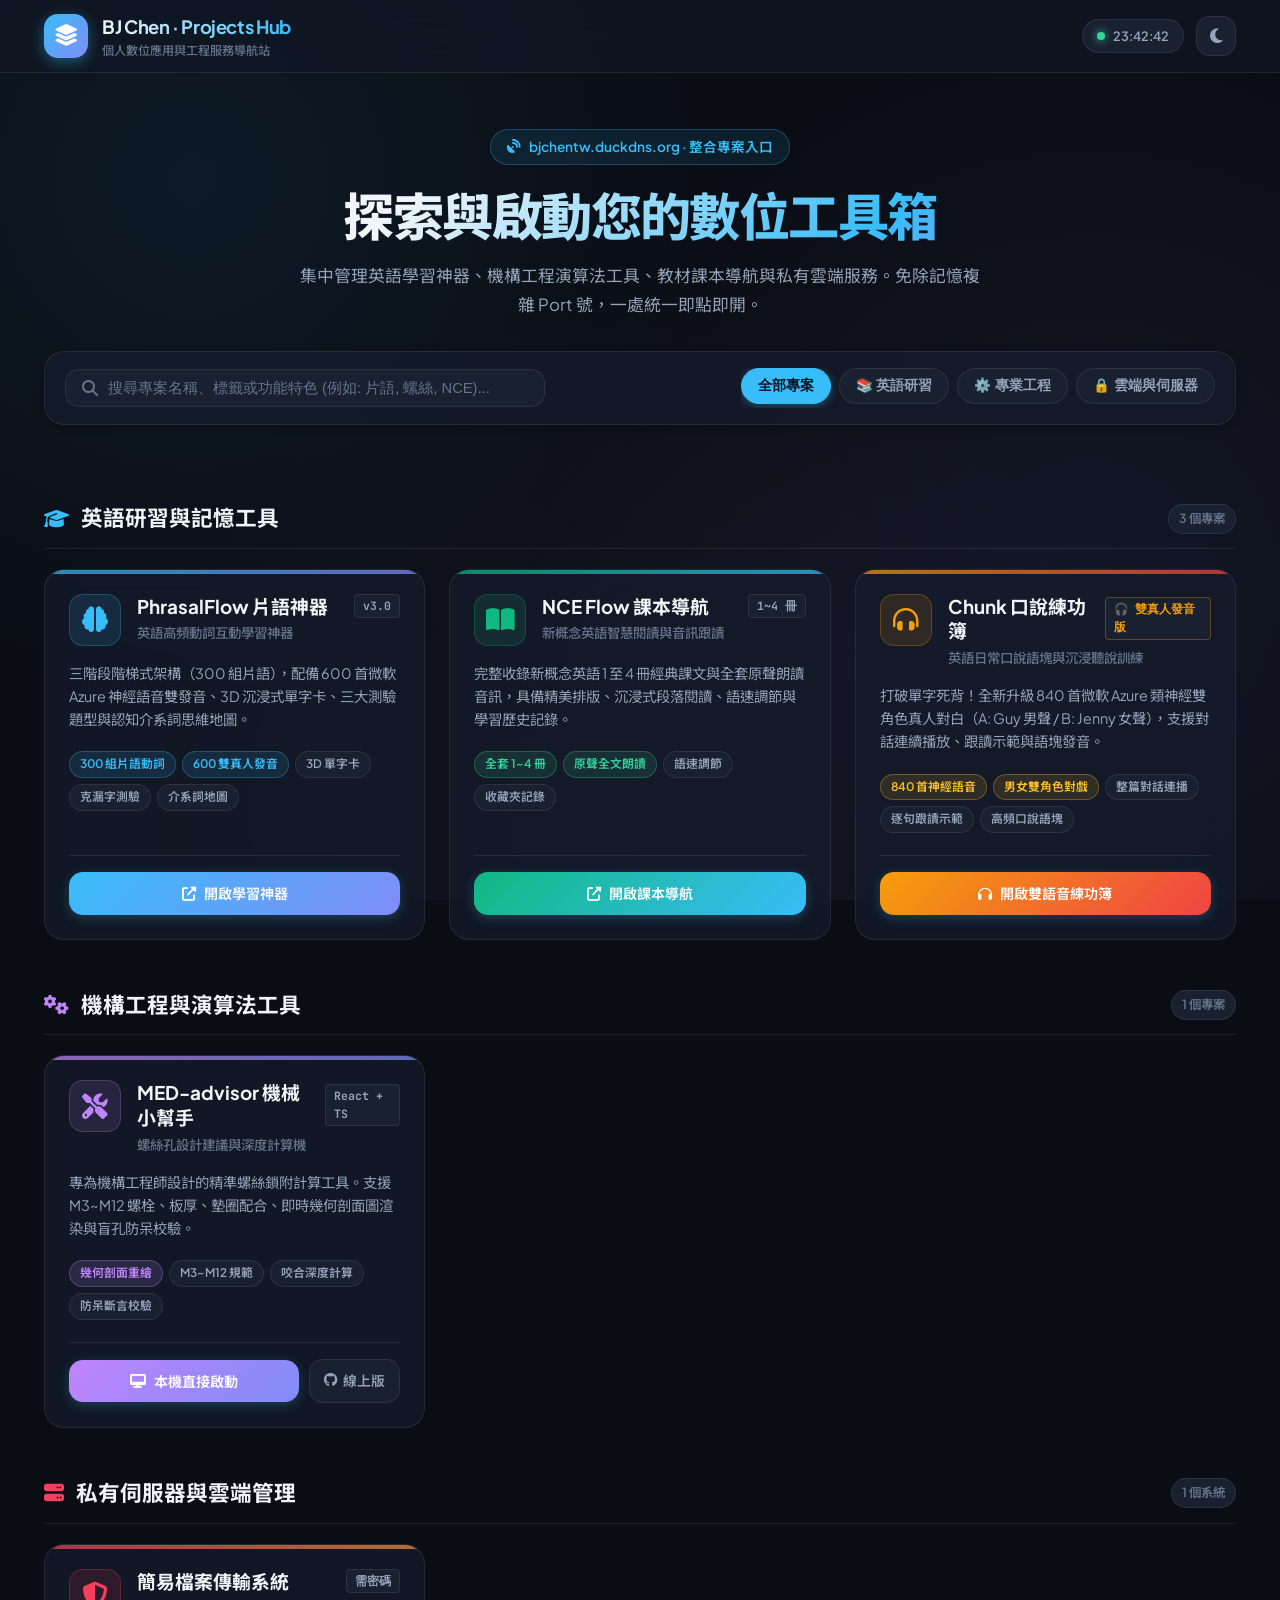
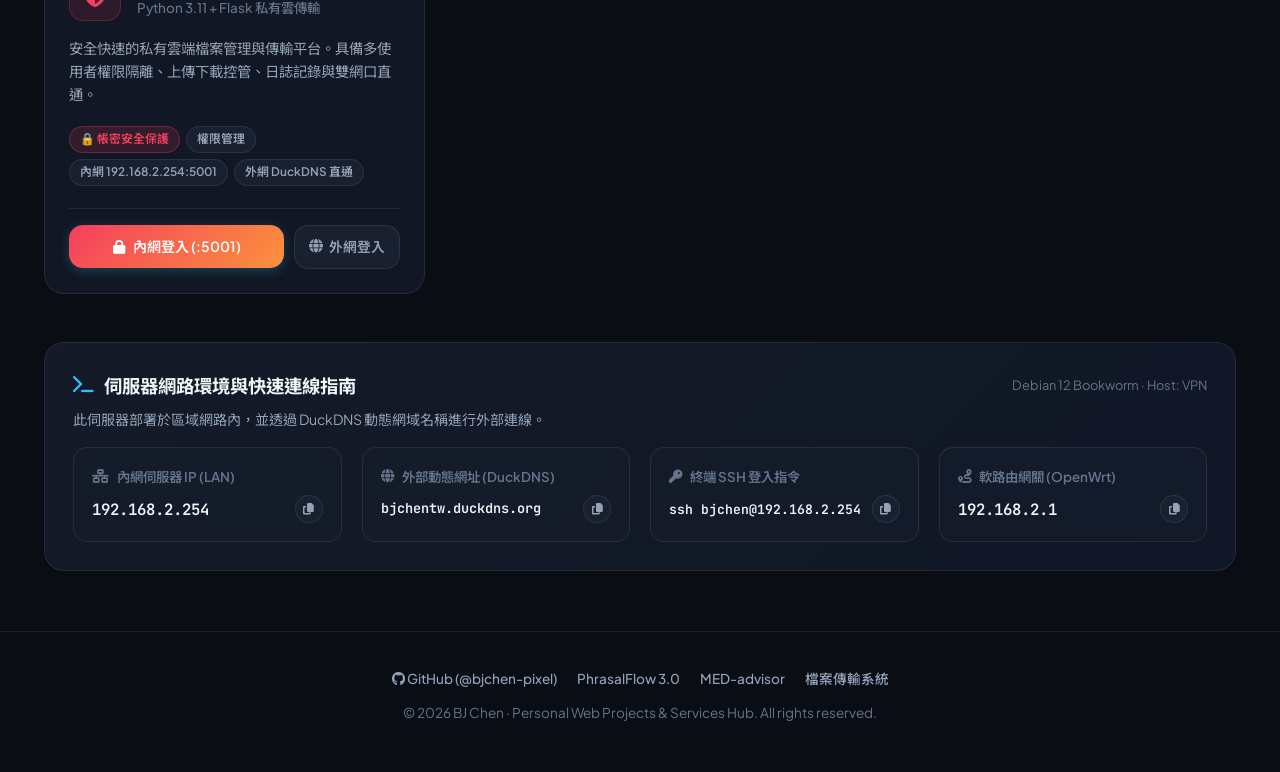
==== index.html @ fc366669 "init: create BJ Chen Web Projects Portal Hub" ====
<!DOCTYPE html>
<html lang="zh-TW" data-theme="dark">
<head>
  <meta charset="UTF-8">
  <meta name="viewport" content="width=device-width, initial-scale=1.0">
  <title>BJ Chen · Web Projects Hub | 個人數位專案導航基地</title>
  <meta name="description" content="BJ Chen 的個人 Web 應用、英語學習工具、機構工程計算機與私有雲服務集中導航門戶。">
  
  <!-- Favicon & Icons -->
  <link rel="stylesheet" href="https://cdnjs.cloudflare.com/ajax/libs/font-awesome/6.5.1/css/all.min.css">
  
  <!-- CSS Stylesheet -->
  <link rel="stylesheet" href="css/portal.css">
</head>
<body>

  <!-- Navigation Bar -->
  <header class="navbar">
    <div class="container nav-wrap">
      <a href="#" class="brand">
        <div class="brand-icon">
          <i class="fas fa-layer-group"></i>
        </div>
        <div class="brand-text">
          <h1>BJ Chen · Projects Hub</h1>
          <p>個人數位應用與工程服務導航站</p>
        </div>
      </a>

      <div class="nav-actions">
        <div class="status-badge" title="伺服器連線狀態正常">
          <span class="status-dot"></span>
          <span id="liveClock">00:00:00</span>
        </div>

        <button class="btn-icon" id="themeToggle" title="切換深色/淺色主題" aria-label="切換主題">
          <i class="fas fa-moon"></i>
        </button>
      </div>
    </div>
  </header>

  <!-- Hero Section -->
  <section class="hero">
    <div class="container">
      <div class="hero-pill">
        <i class="fas fa-satellite-dish"></i>
        <span>bjchentw.duckdns.org · 整合專案入口</span>
      </div>
      <h2 class="hero-title">探索與啟動您的數位工具箱</h2>
      <p class="hero-desc">
        集中管理英語學習神器、機構工程演算法工具、教材課本導航與私有雲端服務。免除記憶複雜 Port 號，一處統一即點即開。
      </p>

      <!-- Search & Category Filter Toolbar -->
      <div class="toolbar-wrap">
        <div class="search-input-box">
          <i class="fas fa-search"></i>
          <input type="text" id="portalSearch" placeholder="搜尋專案名稱、標籤或功能特色 (例如: 片語, 螺絲, NCE)...">
        </div>

        <div class="filter-pills">
          <button class="filter-btn active" data-filter="all">全部專案</button>
          <button class="filter-btn" data-filter="english">📚 英語研習</button>
          <button class="filter-btn" data-filter="engineering">⚙️ 專業工程</button>
          <button class="filter-btn" data-filter="cloud">🔒 雲端與伺服器</button>
        </div>
      </div>
    </div>
  </section>

  <!-- Main Content Container -->
  <main class="container">

    <!-- SECTION 1: 英語研習與學習工具 -->
    <div class="section-wrap" data-section="english">
      <div class="section-header">
        <div class="section-title">
          <i class="fas fa-graduation-cap" style="color: #38bdf8;"></i>
          <span>英語研習與記憶工具</span>
        </div>
        <span class="section-badge">3 個專案</span>
      </div>

      <div class="cards-grid">

        <!-- Card 1: PhrasalFlow -->
        <article class="project-card" data-category="english" style="--card-accent: #38bdf8; --card-accent-sub: #818cf8; --icon-bg: rgba(56, 189, 248, 0.12); --icon-color: #38bdf8; --icon-border: rgba(56, 189, 248, 0.25);">
          <div>
            <div class="card-top">
              <div class="card-icon">
                <i class="fas fa-brain"></i>
              </div>
              <div class="card-header-info">
                <div class="card-title-row">
                  <h3 class="card-title">PhrasalFlow 片語神器</h3>
                  <span class="version-tag">v3.0</span>
                </div>
                <div class="card-subtitle">英語高頻動詞互動學習神器</div>
              </div>
            </div>
            <p class="card-desc">
              三階段階梯式架構（300 組片語），配備 600 首微軟 Azure 神經語音雙發音、3D 沉浸式單字卡、三大測驗題型與認知介系詞思維地圖。
            </p>
            <div class="card-tags">
              <span class="tag highlight">300 組片語動詞</span>
              <span class="tag highlight">600 雙真人發音</span>
              <span class="tag">3D 單字卡</span>
              <span class="tag">克漏字測驗</span>
              <span class="tag">介系詞地圖</span>
            </div>
          </div>
          <div class="card-actions">
            <a href="./phrasal-verbs-tool/index.html" class="btn-primary" target="_blank">
              <i class="fas fa-external-link-alt"></i> 開啟學習神器
            </a>
          </div>
        </article>

        <!-- Card 2: NCE Flow -->
        <article class="project-card" data-category="english" style="--card-accent: #10b981; --card-accent-sub: #38bdf8; --icon-bg: rgba(16, 185, 129, 0.12); --icon-color: #10b981; --icon-border: rgba(16, 185, 129, 0.25);">
          <div>
            <div class="card-top">
              <div class="card-icon">
                <i class="fas fa-book-open"></i>
              </div>
              <div class="card-header-info">
                <div class="card-title-row">
                  <h3 class="card-title">NCE Flow 課本導航</h3>
                  <span class="version-tag">1~4 冊</span>
                </div>
                <div class="card-subtitle">新概念英語智慧閱讀與音訊跟讀</div>
              </div>
            </div>
            <p class="card-desc">
              完整收錄新概念英語 1 至 4 冊經典課文與全套原聲朗讀音訊，具備精美排版、沉浸式段落閱讀、語速調節與學習歷史記錄。
            </p>
            <div class="card-tags">
              <span class="tag success">全套 1~4 冊</span>
              <span class="tag success">原聲全文朗讀</span>
              <span class="tag">語速調節</span>
              <span class="tag">收藏夾記錄</span>
            </div>
          </div>
          <div class="card-actions">
            <a href="./nce-flow/index.html" class="btn-primary" style="--card-accent: #10b981; --card-accent-sub: #38bdf8;" target="_blank">
              <i class="fas fa-external-link-alt"></i> 開啟課本導航
            </a>
          </div>
        </article>

        <!-- Card 3: Chunk 口說練功簿 -->
        <article class="project-card" data-category="english" style="--card-accent: #f59e0b; --card-accent-sub: #ef4444; --icon-bg: rgba(245, 158, 11, 0.12); --icon-color: #f59e0b; --icon-border: rgba(245, 158, 11, 0.25);">
          <div>
            <div class="card-top">
              <div class="card-icon">
                <i class="fas fa-headphones-simple"></i>
              </div>
              <div class="card-header-info">
                <div class="card-title-row">
                  <h3 class="card-title">Chunk 口說練功簿</h3>
                  <span class="version-tag" style="color: #f59e0b; border-color: rgba(245, 158, 11, 0.3);">🎧 雙真人發音版</span>
                </div>
                <div class="card-subtitle">英語日常口說語塊與沉浸聽說訓練</div>
              </div>
            </div>
            <p class="card-desc">
              打破單字死背！全新升級 840 首微軟 Azure 類神經雙角色真人對白（A: Guy 男聲 / B: Jenny 女聲），支援對話連續播放、跟讀示範與語塊發音。
            </p>
            <div class="card-tags">
              <span class="tag warning">840 首神經語音</span>
              <span class="tag warning">男女雙角色對戲</span>
              <span class="tag">整篇對話連播</span>
              <span class="tag">逐句跟讀示範</span>
              <span class="tag">高頻口說語塊</span>
            </div>
          </div>
          <div class="card-actions">
            <a href="./chunk-english/index.html" class="btn-primary" style="--card-accent: #f59e0b; --card-accent-sub: #ef4444;" target="_blank">
              <i class="fas fa-headphones"></i> 開啟雙語音練功簿
            </a>
          </div>
        </article>

      </div>
    </div>

    <!-- SECTION 2: 專業工程與智慧工具 -->
    <div class="section-wrap" data-section="engineering">
      <div class="section-header">
        <div class="section-title">
          <i class="fas fa-cogs" style="color: #c084fc;"></i>
          <span>機構工程與演算法工具</span>
        </div>
        <span class="section-badge">1 個專案</span>
      </div>

      <div class="cards-grid">

        <!-- Card 4: MED-advisor -->
        <article class="project-card" data-category="engineering" style="--card-accent: #c084fc; --card-accent-sub: #818cf8; --icon-bg: rgba(192, 132, 252, 0.12); --icon-color: #c084fc; --icon-border: rgba(192, 132, 252, 0.25);">
          <div>
            <div class="card-top">
              <div class="card-icon">
                <i class="fas fa-screwdriver-wrench"></i>
              </div>
              <div class="card-header-info">
                <div class="card-title-row">
                  <h3 class="card-title">MED-advisor 機械小幫手</h3>
                  <span class="version-tag">React + TS</span>
                </div>
                <div class="card-subtitle">螺絲孔設計建議與深度計算機</div>
              </div>
            </div>
            <p class="card-desc">
              專為機構工程師設計的精準螺絲鎖附計算工具。支援 M3~M12 螺栓、板厚、墊圈配合、即時幾何剖面圖渲染與盲孔防呆校驗。
            </p>
            <div class="card-tags">
              <span class="tag" style="background: rgba(192, 132, 252, 0.15); color: #c084fc; border-color: rgba(192, 132, 252, 0.3);">幾何剖面重繪</span>
              <span class="tag">M3~M12 規範</span>
              <span class="tag">咬合深度計算</span>
              <span class="tag">防呆斷言校驗</span>
            </div>
          </div>
          <div class="card-actions">
            <a href="./MED-advisor/dist/index.html" class="btn-primary" style="--card-accent: #c084fc; --card-accent-sub: #818cf8;" target="_blank">
              <i class="fas fa-desktop"></i> 本機直接啟動
            </a>
            <a href="https://bjchen-pixel.github.io/MED-advisor/" class="btn-secondary" target="_blank" title="前往 GitHub Pages 線上版">
              <i class="fab fa-github"></i> 線上版
            </a>
          </div>
        </article>

      </div>
    </div>

    <!-- SECTION 3: 私有伺服器與雲端服務 -->
    <div class="section-wrap" data-section="cloud">
      <div class="section-header">
        <div class="section-title">
          <i class="fas fa-server" style="color: #f43f5e;"></i>
          <span>私有伺服器與雲端管理</span>
        </div>
        <span class="section-badge">1 個系統</span>
      </div>

      <div class="cards-grid">

        <!-- Card 5: Simple File Transfer -->
        <article class="project-card" data-category="cloud" style="--card-accent: #f43f5e; --card-accent-sub: #fb923c; --icon-bg: rgba(244, 63, 94, 0.12); --icon-color: #f43f5e; --icon-border: rgba(244, 63, 94, 0.25);">
          <div>
            <div class="card-top">
              <div class="card-icon">
                <i class="fas fa-shield-halved"></i>
              </div>
              <div class="card-header-info">
                <div class="card-title-row">
                  <h3 class="card-title">簡易檔案傳輸系統</h3>
                  <span class="version-tag">需密碼</span>
                </div>
                <div class="card-subtitle">Python 3.11 + Flask 私有雲傳輸</div>
              </div>
            </div>
            <p class="card-desc">
              安全快速的私有雲端檔案管理與傳輸平台。具備多使用者權限隔離、上傳下載控管、日誌記錄與雙網口直通。
            </p>
            <div class="card-tags">
              <span class="tag" style="background: rgba(244, 63, 94, 0.15); color: #f43f5e; border-color: rgba(244, 63, 94, 0.3);">🔒 帳密安全保護</span>
              <span class="tag">權限管理</span>
              <span class="tag">內網 192.168.2.254:5001</span>
              <span class="tag">外網 DuckDNS 直通</span>
            </div>
          </div>
          <div class="card-actions">
            <a href="http://192.168.2.254:5001/login" class="btn-primary" style="--card-accent: #f43f5e; --card-accent-sub: #fb923c;" target="_blank">
              <i class="fas fa-lock"></i> 內網登入 (:5001)
            </a>
            <a href="http://bjchentw.duckdns.org:5001/login" class="btn-secondary" target="_blank" title="透過外部 DuckDNS 連線">
              <i class="fas fa-globe"></i> 外網登入
            </a>
          </div>
        </article>

      </div>
    </div>

    <!-- Quick Info & Server Dashboard -->
    <section class="info-hub">
      <div style="display: flex; align-items: center; justify-content: space-between; flex-wrap: wrap; gap: 12px; margin-bottom: 8px;">
        <h3 style="font-size: 1.15rem; font-weight: 700; display: flex; align-items: center; gap: 10px;">
          <i class="fas fa-terminal" style="color: #38bdf8;"></i>
          <span>伺服器網路環境與快速連線指南</span>
        </h3>
        <span style="font-size: 0.8rem; color: var(--text-muted);">Debian 12 Bookworm · Host: VPN</span>
      </div>
      <p style="font-size: 0.88rem; color: var(--text-secondary); margin-bottom: 16px;">
        此伺服器部署於區域網路內，並透過 DuckDNS 動態網域名稱進行外部連線。
      </p>

      <div class="info-hub-grid">
        <div class="info-box">
          <div class="info-box-title">
            <i class="fas fa-network-wired"></i> 內網伺服器 IP (LAN)
          </div>
          <div class="info-box-val" style="display: flex; justify-content: space-between; align-items: center;">
            <span>192.168.2.254</span>
            <button class="btn-icon" style="width: 28px; height: 28px; font-size: 0.75rem;" onclick="copyText('192.168.2.254', '內網 IP')" title="複製 IP">
              <i class="fas fa-copy"></i>
            </button>
          </div>
        </div>

        <div class="info-box">
          <div class="info-box-title">
            <i class="fas fa-globe"></i> 外部動態網址 (DuckDNS)
          </div>
          <div class="info-box-val" style="display: flex; justify-content: space-between; align-items: center;">
            <span style="font-size: 0.85rem;">bjchentw.duckdns.org</span>
            <button class="btn-icon" style="width: 28px; height: 28px; font-size: 0.75rem;" onclick="copyText('bjchentw.duckdns.org', 'DuckDNS 網址')" title="複製網址">
              <i class="fas fa-copy"></i>
            </button>
          </div>
        </div>

        <div class="info-box">
          <div class="info-box-title">
            <i class="fas fa-key"></i> 終端 SSH 登入指令
          </div>
          <div class="info-box-val" style="display: flex; justify-content: space-between; align-items: center;">
            <span style="font-size: 0.82rem;">ssh bjchen@192.168.2.254</span>
            <button class="btn-icon" style="width: 28px; height: 28px; font-size: 0.75rem;" onclick="copyText('ssh bjchen@192.168.2.254', 'SSH 連線指令')" title="複製指令">
              <i class="fas fa-copy"></i>
            </button>
          </div>
        </div>

        <div class="info-box">
          <div class="info-box-title">
            <i class="fas fa-route"></i> 軟路由網關 (OpenWrt)
          </div>
          <div class="info-box-val" style="display: flex; justify-content: space-between; align-items: center;">
            <span>192.168.2.1</span>
            <button class="btn-icon" style="width: 28px; height: 28px; font-size: 0.75rem;" onclick="copyText('192.168.2.1', '網關 IP')" title="複製 IP">
              <i class="fas fa-copy"></i>
            </button>
          </div>
        </div>
      </div>
    </section>

  </main>

  <!-- Footer -->
  <footer class="footer">
    <div class="container">
      <div class="footer-links">
        <a href="https://github.com/bjchen-pixel" class="footer-link" target="_blank">
          <i class="fab fa-github"></i> GitHub (@bjchen-pixel)
        </a>
        <a href="./phrasal-verbs-tool/index.html" class="footer-link" target="_blank">
          PhrasalFlow 3.0
        </a>
        <a href="./MED-advisor/dist/index.html" class="footer-link" target="_blank">
          MED-advisor
        </a>
        <a href="http://192.168.2.254:5001/login" class="footer-link" target="_blank">
          檔案傳輸系統
        </a>
      </div>
      <p>© 2026 BJ Chen · Personal Web Projects & Services Hub. All rights reserved.</p>
    </div>
  </footer>

  <!-- JavaScript Controller -->
  <script src="js/portal.js"></script>
</body>
</html>
---- css/portal.css ----
/* ==========================================================================
   BJ CHEN WEB PORTAL - MODERN DESIGN SYSTEM
   ========================================================================== */

@import url('https://fonts.googleapis.com/css2?family=Plus+Jakarta+Sans:wght@300;400;500;600;700;800&family=Noto+Sans+TC:wght@300;400;500;600;700&family=JetBrains+Mono:wght@400;500;600&display=swap');

:root {
  /* Color Palette - Modern Dark (Default) */
  --bg-primary: #0a0d14;
  --bg-secondary: #121722;
  --bg-tertiary: #192030;
  --bg-card: rgba(22, 29, 44, 0.72);
  --bg-card-hover: rgba(28, 38, 58, 0.9);
  --bg-glass: rgba(18, 24, 38, 0.65);
  
  --text-primary: #f1f5f9;
  --text-secondary: #94a3b8;
  --text-muted: #64748b;
  --text-accent: #38bdf8;
  
  --border-subtle: rgba(255, 255, 255, 0.08);
  --border-strong: rgba(255, 255, 255, 0.16);
  --border-glow: rgba(56, 189, 248, 0.35);

  /* Brand Accents */
  --primary: #38bdf8;
  --primary-rgb: 56, 189, 248;
  --secondary: #818cf8;
  --accent-purple: #c084fc;
  --accent-emerald: #34d399;
  --accent-amber: #fbbf24;
  --accent-rose: #fb7185;

  /* Elevation & Shadows */
  --shadow-sm: 0 2px 8px rgba(0, 0, 0, 0.25);
  --shadow-md: 0 8px 24px -4px rgba(0, 0, 0, 0.45);
  --shadow-lg: 0 20px 35px -8px rgba(0, 0, 0, 0.65);
  --shadow-glow: 0 0 25px rgba(56, 189, 248, 0.2);

  /* Layout & Sizing */
  --radius-sm: 8px;
  --radius-md: 14px;
  --radius-lg: 20px;
  --radius-full: 9999px;
  --transition-fast: 0.18s cubic-bezier(0.16, 1, 0.3, 1);
  --transition-normal: 0.3s cubic-bezier(0.16, 1, 0.3, 1);
}

[data-theme="light"] {
  --bg-primary: #f8fafc;
  --bg-secondary: #ffffff;
  --bg-tertiary: #f1f5f9;
  --bg-card: rgba(255, 255, 255, 0.85);
  --bg-card-hover: rgba(255, 255, 255, 0.98);
  --bg-glass: rgba(255, 255, 255, 0.78);
  
  --text-primary: #0f172a;
  --text-secondary: #475569;
  --text-muted: #94a3b8;
  --text-accent: #0284c7;
  
  --border-subtle: rgba(0, 0, 0, 0.08);
  --border-strong: rgba(0, 0, 0, 0.15);
  --border-glow: rgba(2, 132, 199, 0.35);

  --shadow-sm: 0 2px 8px rgba(0, 0, 0, 0.04);
  --shadow-md: 0 8px 20px -3px rgba(0, 0, 0, 0.08);
  --shadow-lg: 0 20px 30px -6px rgba(0, 0, 0, 0.12);
  --shadow-glow: 0 0 20px rgba(2, 132, 199, 0.15);
}

/* Reset & Base Styles */
*, *::before, *::after {
  box-sizing: border-box;
  margin: 0;
  padding: 0;
}

body {
  font-family: 'Plus Jakarta Sans', 'Noto Sans TC', sans-serif;
  background-color: var(--bg-primary);
  color: var(--text-primary);
  line-height: 1.6;
  min-height: 100vh;
  overflow-x: hidden;
  transition: background-color var(--transition-normal), color var(--transition-normal);
  background-image: 
    radial-gradient(circle at 15% 20%, rgba(56, 189, 248, 0.08) 0%, transparent 40%),
    radial-gradient(circle at 85% 65%, rgba(129, 140, 248, 0.08) 0%, transparent 45%),
    radial-gradient(circle at 50% 90%, rgba(192, 132, 252, 0.05) 0%, transparent 50%);
  background-attachment: fixed;
}

/* Container */
.container {
  max-width: 1240px;
  margin: 0 auto;
  padding: 0 24px;
}

/* Navbar */
.navbar {
  position: sticky;
  top: 0;
  z-index: 100;
  background: var(--bg-glass);
  backdrop-filter: blur(16px);
  -webkit-backdrop-filter: blur(16px);
  border-bottom: 1px solid var(--border-subtle);
  transition: all var(--transition-normal);
}

.nav-wrap {
  display: flex;
  align-items: center;
  justify-content: space-between;
  height: 72px;
}

.brand {
  display: flex;
  align-items: center;
  gap: 14px;
  text-decoration: none;
  color: inherit;
}

.brand-icon {
  width: 44px;
  height: 44px;
  border-radius: var(--radius-md);
  background: linear-gradient(135deg, var(--primary), var(--secondary));
  display: flex;
  align-items: center;
  justify-content: center;
  color: #fff;
  font-size: 1.35rem;
  box-shadow: 0 4px 14px rgba(56, 189, 248, 0.4);
}

.brand-text h1 {
  font-size: 1.15rem;
  font-weight: 700;
  letter-spacing: -0.02em;
  background: linear-gradient(90deg, var(--text-primary), var(--text-accent));
  -webkit-background-clip: text;
  -webkit-text-fill-color: transparent;
}

.brand-text p {
  font-size: 0.76rem;
  color: var(--text-muted);
  font-weight: 500;
}

.nav-actions {
  display: flex;
  align-items: center;
  gap: 12px;
}

.status-badge {
  display: flex;
  align-items: center;
  gap: 8px;
  padding: 6px 14px;
  border-radius: var(--radius-full);
  background: var(--bg-tertiary);
  border: 1px solid var(--border-subtle);
  font-size: 0.8rem;
  font-weight: 600;
  color: var(--text-secondary);
}

.status-dot {
  width: 8px;
  height: 8px;
  border-radius: 50%;
  background: var(--accent-emerald);
  box-shadow: 0 0 8px var(--accent-emerald);
  animation: pulse-dot 2s infinite;
}

@keyframes pulse-dot {
  0%, 100% { opacity: 1; transform: scale(1); }
  50% { opacity: 0.5; transform: scale(1.25); }
}

.btn-icon {
  width: 40px;
  height: 40px;
  border-radius: var(--radius-md);
  background: var(--bg-tertiary);
  border: 1px solid var(--border-subtle);
  color: var(--text-secondary);
  display: flex;
  align-items: center;
  justify-content: center;
  cursor: pointer;
  transition: all var(--transition-fast);
  font-size: 1.05rem;
}

.btn-icon:hover {
  background: var(--bg-secondary);
  color: var(--text-primary);
  border-color: var(--border-strong);
  transform: translateY(-1px);
}

/* Hero Section */
.hero {
  padding: 56px 0 36px;
  text-align: center;
}

.hero-pill {
  display: inline-flex;
  align-items: center;
  gap: 8px;
  padding: 6px 16px;
  border-radius: var(--radius-full);
  background: rgba(56, 189, 248, 0.1);
  border: 1px solid rgba(56, 189, 248, 0.25);
  color: var(--primary);
  font-size: 0.85rem;
  font-weight: 600;
  margin-bottom: 20px;
}

.hero-title {
  font-size: clamp(2rem, 4vw, 3.2rem);
  font-weight: 800;
  letter-spacing: -0.03em;
  line-height: 1.2;
  margin-bottom: 16px;
  background: linear-gradient(135deg, var(--text-primary) 30%, var(--primary) 70%, var(--accent-purple) 100%);
  -webkit-background-clip: text;
  -webkit-text-fill-color: transparent;
}

.hero-desc {
  max-width: 680px;
  margin: 0 auto 32px;
  color: var(--text-secondary);
  font-size: 1.05rem;
  line-height: 1.7;
}

/* Search & Filter Toolbar */
.toolbar-wrap {
  margin-bottom: 40px;
  background: var(--bg-card);
  border: 1px solid var(--border-subtle);
  border-radius: var(--radius-lg);
  padding: 16px 20px;
  backdrop-filter: blur(12px);
  -webkit-backdrop-filter: blur(12px);
  box-shadow: var(--shadow-sm);
  display: flex;
  flex-direction: column;
  gap: 16px;
}

@media (min-width: 768px) {
  .toolbar-wrap {
    flex-direction: row;
    align-items: center;
    justify-content: space-between;
  }
}

.search-input-box {
  display: flex;
  align-items: center;
  gap: 10px;
  background: var(--bg-tertiary);
  border: 1px solid var(--border-subtle);
  border-radius: var(--radius-md);
  padding: 10px 16px;
  flex: 1;
  max-width: 480px;
  transition: all var(--transition-fast);
}

.search-input-box:focus-within {
  border-color: var(--primary);
  box-shadow: 0 0 0 3px rgba(56, 189, 248, 0.15);
}

.search-input-box i {
  color: var(--text-muted);
}

.search-input-box input {
  background: transparent;
  border: none;
  outline: none;
  color: var(--text-primary);
  font-size: 0.92rem;
  width: 100%;
}

.search-input-box input::placeholder {
  color: var(--text-muted);
}

.filter-pills {
  display: flex;
  align-items: center;
  gap: 8px;
  overflow-x: auto;
  padding-bottom: 4px;
}

.filter-btn {
  padding: 8px 16px;
  border-radius: var(--radius-full);
  border: 1px solid var(--border-subtle);
  background: var(--bg-tertiary);
  color: var(--text-secondary);
  font-size: 0.85rem;
  font-weight: 600;
  cursor: pointer;
  white-space: nowrap;
  transition: all var(--transition-fast);
}

.filter-btn:hover {
  background: var(--bg-card-hover);
  color: var(--text-primary);
}

.filter-btn.active {
  background: var(--primary);
  color: #0b1120;
  border-color: var(--primary);
  box-shadow: 0 2px 10px rgba(56, 189, 248, 0.35);
}

/* Category Sections */
.section-header {
  display: flex;
  align-items: center;
  justify-content: space-between;
  margin-bottom: 20px;
  padding-bottom: 12px;
  border-bottom: 1px solid var(--border-subtle);
}

.section-title {
  display: flex;
  align-items: center;
  gap: 12px;
  font-size: 1.35rem;
  font-weight: 700;
  color: var(--text-primary);
}

.section-title i {
  font-size: 1.25rem;
}

.section-badge {
  font-size: 0.78rem;
  font-weight: 600;
  padding: 4px 10px;
  border-radius: var(--radius-full);
  background: var(--bg-tertiary);
  color: var(--text-muted);
  border: 1px solid var(--border-subtle);
}

/* Project Cards Grid */
.cards-grid {
  display: grid;
  grid-template-columns: repeat(auto-fill, minmax(350px, 1fr));
  gap: 24px;
  margin-bottom: 48px;
}

.project-card {
  background: var(--bg-card);
  border: 1px solid var(--border-subtle);
  border-radius: var(--radius-lg);
  padding: 24px;
  display: flex;
  flex-direction: column;
  justify-content: space-between;
  transition: all var(--transition-normal);
  backdrop-filter: blur(14px);
  -webkit-backdrop-filter: blur(14px);
  position: relative;
  overflow: hidden;
}

.project-card::before {
  content: '';
  position: absolute;
  top: 0;
  left: 0;
  right: 0;
  height: 4px;
  background: linear-gradient(90deg, var(--card-accent, var(--primary)), var(--card-accent-sub, var(--secondary)));
  opacity: 0.7;
  transition: opacity var(--transition-fast);
}

.project-card:hover {
  transform: translateY(-4px);
  background: var(--bg-card-hover);
  border-color: var(--border-glow);
  box-shadow: var(--shadow-lg), var(--shadow-glow);
}

.project-card:hover::before {
  opacity: 1;
}

.card-top {
  display: flex;
  align-items: flex-start;
  gap: 16px;
  margin-bottom: 16px;
}

.card-icon {
  width: 52px;
  height: 52px;
  border-radius: var(--radius-md);
  display: flex;
  align-items: center;
  justify-content: center;
  font-size: 1.6rem;
  flex-shrink: 0;
  background: var(--icon-bg, rgba(56, 189, 248, 0.12));
  color: var(--icon-color, var(--primary));
  border: 1px solid var(--icon-border, rgba(56, 189, 248, 0.25));
}

.card-header-info {
  flex: 1;
}

.card-title-row {
  display: flex;
  align-items: center;
  justify-content: space-between;
  gap: 8px;
  margin-bottom: 4px;
}

.card-title {
  font-size: 1.18rem;
  font-weight: 700;
  color: var(--text-primary);
  line-height: 1.3;
}

.version-tag {
  font-size: 0.72rem;
  font-weight: 700;
  font-family: 'JetBrains Mono', monospace;
  padding: 2px 8px;
  border-radius: 4px;
  background: var(--bg-tertiary);
  color: var(--text-secondary);
  border: 1px solid var(--border-subtle);
}

.card-subtitle {
  font-size: 0.84rem;
  color: var(--text-muted);
  font-weight: 500;
}

.card-desc {
  font-size: 0.9rem;
  color: var(--text-secondary);
  line-height: 1.6;
  margin-bottom: 20px;
}

.card-tags {
  display: flex;
  flex-wrap: wrap;
  gap: 6px;
  margin-bottom: 22px;
}

.tag {
  font-size: 0.74rem;
  font-weight: 600;
  padding: 3px 10px;
  border-radius: var(--radius-full);
  background: var(--bg-tertiary);
  color: var(--text-secondary);
  border: 1px solid var(--border-subtle);
}

.tag.highlight {
  background: rgba(56, 189, 248, 0.12);
  color: var(--primary);
  border-color: rgba(56, 189, 248, 0.28);
}

.tag.warning {
  background: rgba(251, 191, 36, 0.12);
  color: var(--accent-amber);
  border-color: rgba(251, 191, 36, 0.3);
}

.tag.success {
  background: rgba(52, 211, 153, 0.12);
  color: var(--accent-emerald);
  border-color: rgba(52, 211, 153, 0.3);
}

/* Card Actions */
.card-actions {
  display: flex;
  align-items: center;
  gap: 10px;
  padding-top: 16px;
  border-top: 1px solid var(--border-subtle);
}

.btn-primary {
  flex: 1;
  display: inline-flex;
  align-items: center;
  justify-content: center;
  gap: 8px;
  padding: 10px 18px;
  border-radius: var(--radius-md);
  background: linear-gradient(135deg, var(--card-accent, var(--primary)), var(--card-accent-sub, var(--secondary)));
  color: #fff;
  font-size: 0.88rem;
  font-weight: 600;
  text-decoration: none;
  cursor: pointer;
  border: none;
  transition: all var(--transition-fast);
  box-shadow: 0 3px 12px rgba(56, 189, 248, 0.25);
}

.btn-primary:hover {
  transform: translateY(-1px);
  filter: brightness(1.1);
  box-shadow: 0 5px 18px rgba(56, 189, 248, 0.4);
}

.btn-secondary {
  display: inline-flex;
  align-items: center;
  justify-content: center;
  gap: 6px;
  padding: 10px 14px;
  border-radius: var(--radius-md);
  background: var(--bg-tertiary);
  color: var(--text-secondary);
  font-size: 0.86rem;
  font-weight: 600;
  text-decoration: none;
  border: 1px solid var(--border-subtle);
  transition: all var(--transition-fast);
}

.btn-secondary:hover {
  background: var(--bg-secondary);
  color: var(--text-primary);
  border-color: var(--border-strong);
}

/* Quick Info Hub */
.info-hub {
  background: linear-gradient(135deg, rgba(22, 29, 44, 0.85), rgba(17, 24, 39, 0.95));
  border: 1px solid var(--border-subtle);
  border-radius: var(--radius-lg);
  padding: 28px;
  margin-bottom: 60px;
}

[data-theme="light"] .info-hub {
  background: linear-gradient(135deg, rgba(255, 255, 255, 0.95), rgba(241, 245, 249, 0.95));
}

.info-hub-grid {
  display: grid;
  grid-template-columns: repeat(auto-fit, minmax(260px, 1fr));
  gap: 20px;
  margin-top: 16px;
}

.info-box {
  background: var(--bg-card);
  border: 1px solid var(--border-subtle);
  border-radius: var(--radius-md);
  padding: 18px;
}

.info-box-title {
  display: flex;
  align-items: center;
  gap: 8px;
  font-size: 0.84rem;
  font-weight: 600;
  color: var(--text-muted);
  margin-bottom: 8px;
}

.info-box-val {
  font-family: 'JetBrains Mono', monospace;
  font-size: 0.98rem;
  font-weight: 600;
  color: var(--text-primary);
  word-break: break-all;
}

/* Footer */
.footer {
  text-align: center;
  padding: 36px 0 48px;
  border-top: 1px solid var(--border-subtle);
  color: var(--text-muted);
  font-size: 0.85rem;
}

.footer-links {
  display: flex;
  justify-content: center;
  gap: 20px;
  margin-bottom: 12px;
}

.footer-link {
  color: var(--text-secondary);
  text-decoration: none;
  font-weight: 500;
  transition: color var(--transition-fast);
}

.footer-link:hover {
  color: var(--primary);
}

/* Responsive adjustments */
@media (max-width: 640px) {
  .cards-grid {
    grid-template-columns: 1fr;
  }
  .nav-wrap {
    height: auto;
    padding: 14px 0;
    flex-wrap: wrap;
    gap: 12px;
  }
}
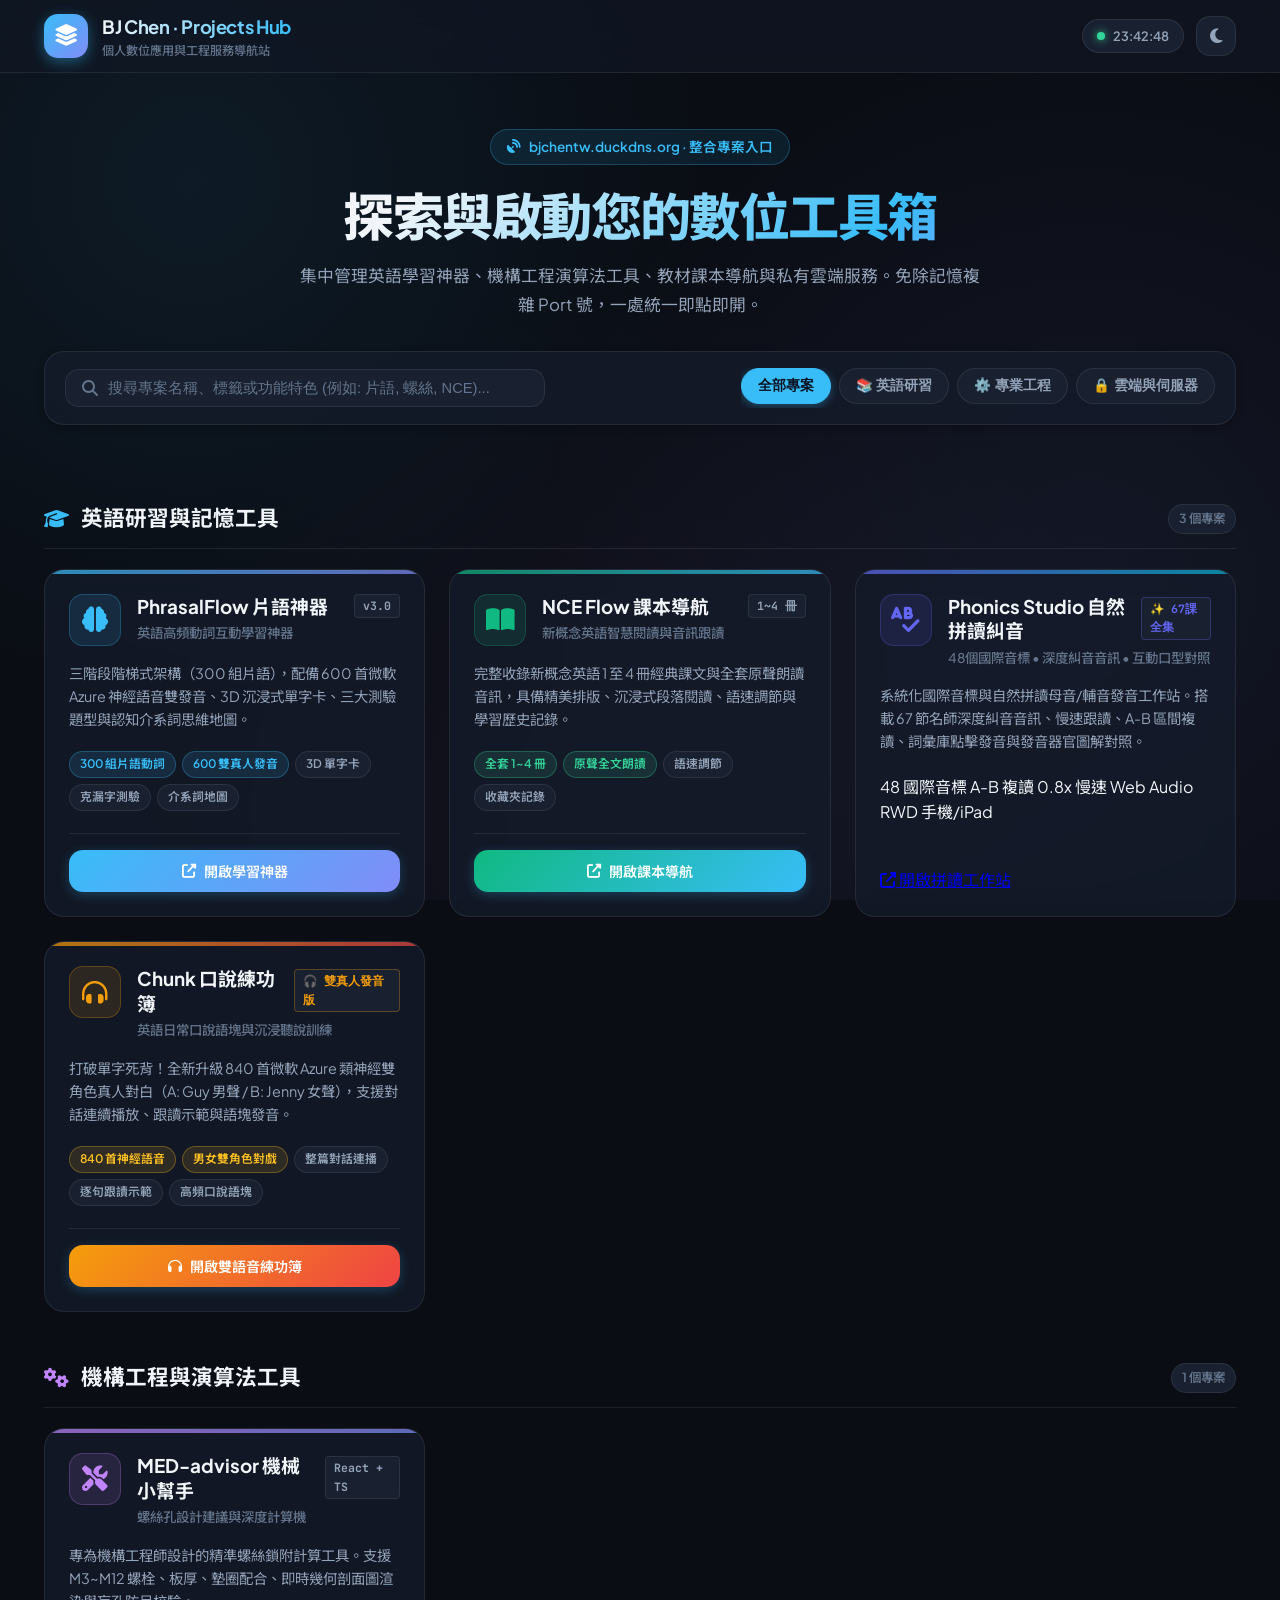
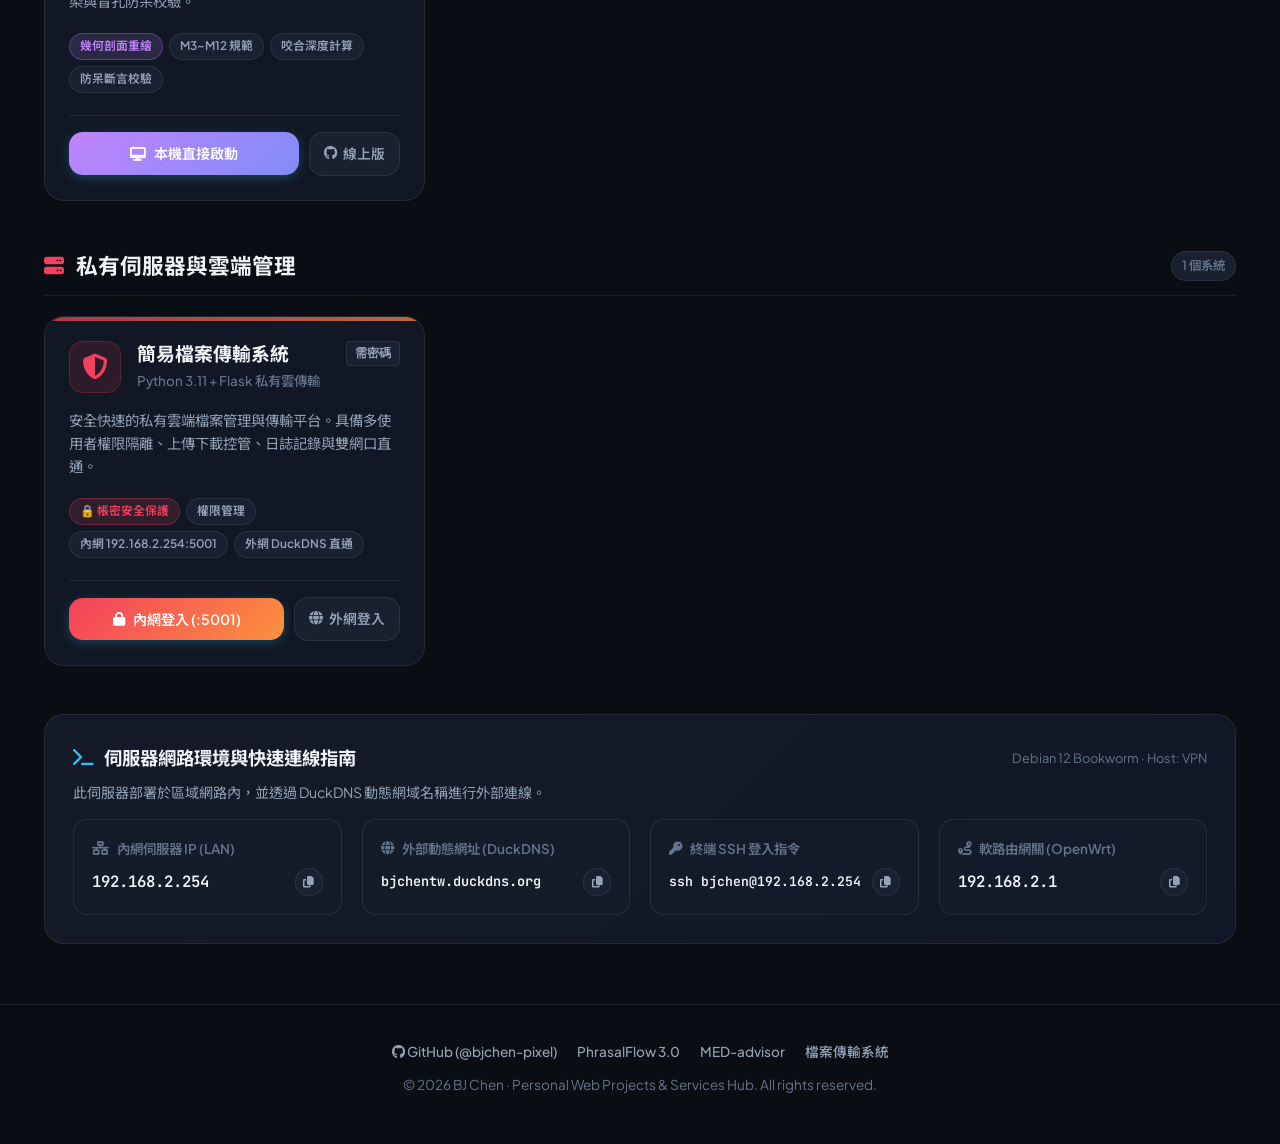
==== commit d2a8f6e4: "feat(portal): add Phonics Studio (自然拼讀糾音) project card" ====
--- a/index.html
+++ b/index.html
@@ -145,6 +145,39 @@
           <div class="card-actions">
             <a href="./nce-flow/index.html" class="btn-primary" style="--card-accent: #10b981; --card-accent-sub: #38bdf8;" target="_blank">
               <i class="fas fa-external-link-alt"></i> 開啟課本導航
+            </a>
+          </div>
+        </article>
+
+        <!-- Card: Phonics Studio 自然拼讀糾音 -->
+        <article class="project-card" data-category="english" style="--card-accent: #6366f1; --card-accent-sub: #06b6d4; --icon-bg: rgba(99, 102, 241, 0.12); --icon-color: #6366f1; --icon-border: rgba(99, 102, 241, 0.25);">
+          <div>
+            <div class="card-top">
+              <div class="card-icon">
+                <i class="fas fa-spell-check"></i>
+              </div>
+              <div class="card-header-info">
+                <div class="card-title-row">
+                  <h3 class="card-title">Phonics Studio 自然拼讀糾音</h3>
+                  <span class="version-tag" style="color: #6366f1; border-color: rgba(99, 102, 241, 0.3);">✨ 67課全集</span>
+                </div>
+                <div class="card-subtitle">48個國際音標 • 深度糾音音訊 • 互動口型對照</div>
+              </div>
+            </div>
+            <p class="card-desc">
+              系統化國際音標與自然拼讀母音/輔音發音工作站。搭載 67 節名師深度糾音音訊、慢速跟讀、A-B 區間複讀、詞彙庫點擊發音與發音器官圖解對照。
+            </p>
+            <div class="tech-tags">
+              <span class="tech-badge">48 國際音標</span>
+              <span class="tech-badge">A-B 複讀</span>
+              <span class="tech-badge">0.8x 慢速</span>
+              <span class="tech-badge">Web Audio</span>
+              <span class="tech-badge">RWD 手機/iPad</span>
+            </div>
+          </div>
+          <div class="card-bottom">
+            <a href="phonics-studio/" class="card-action-btn primary-btn">
+              <i class="fas fa-external-link-alt"></i> 開啟拼讀工作站
             </a>
           </div>
         </article>
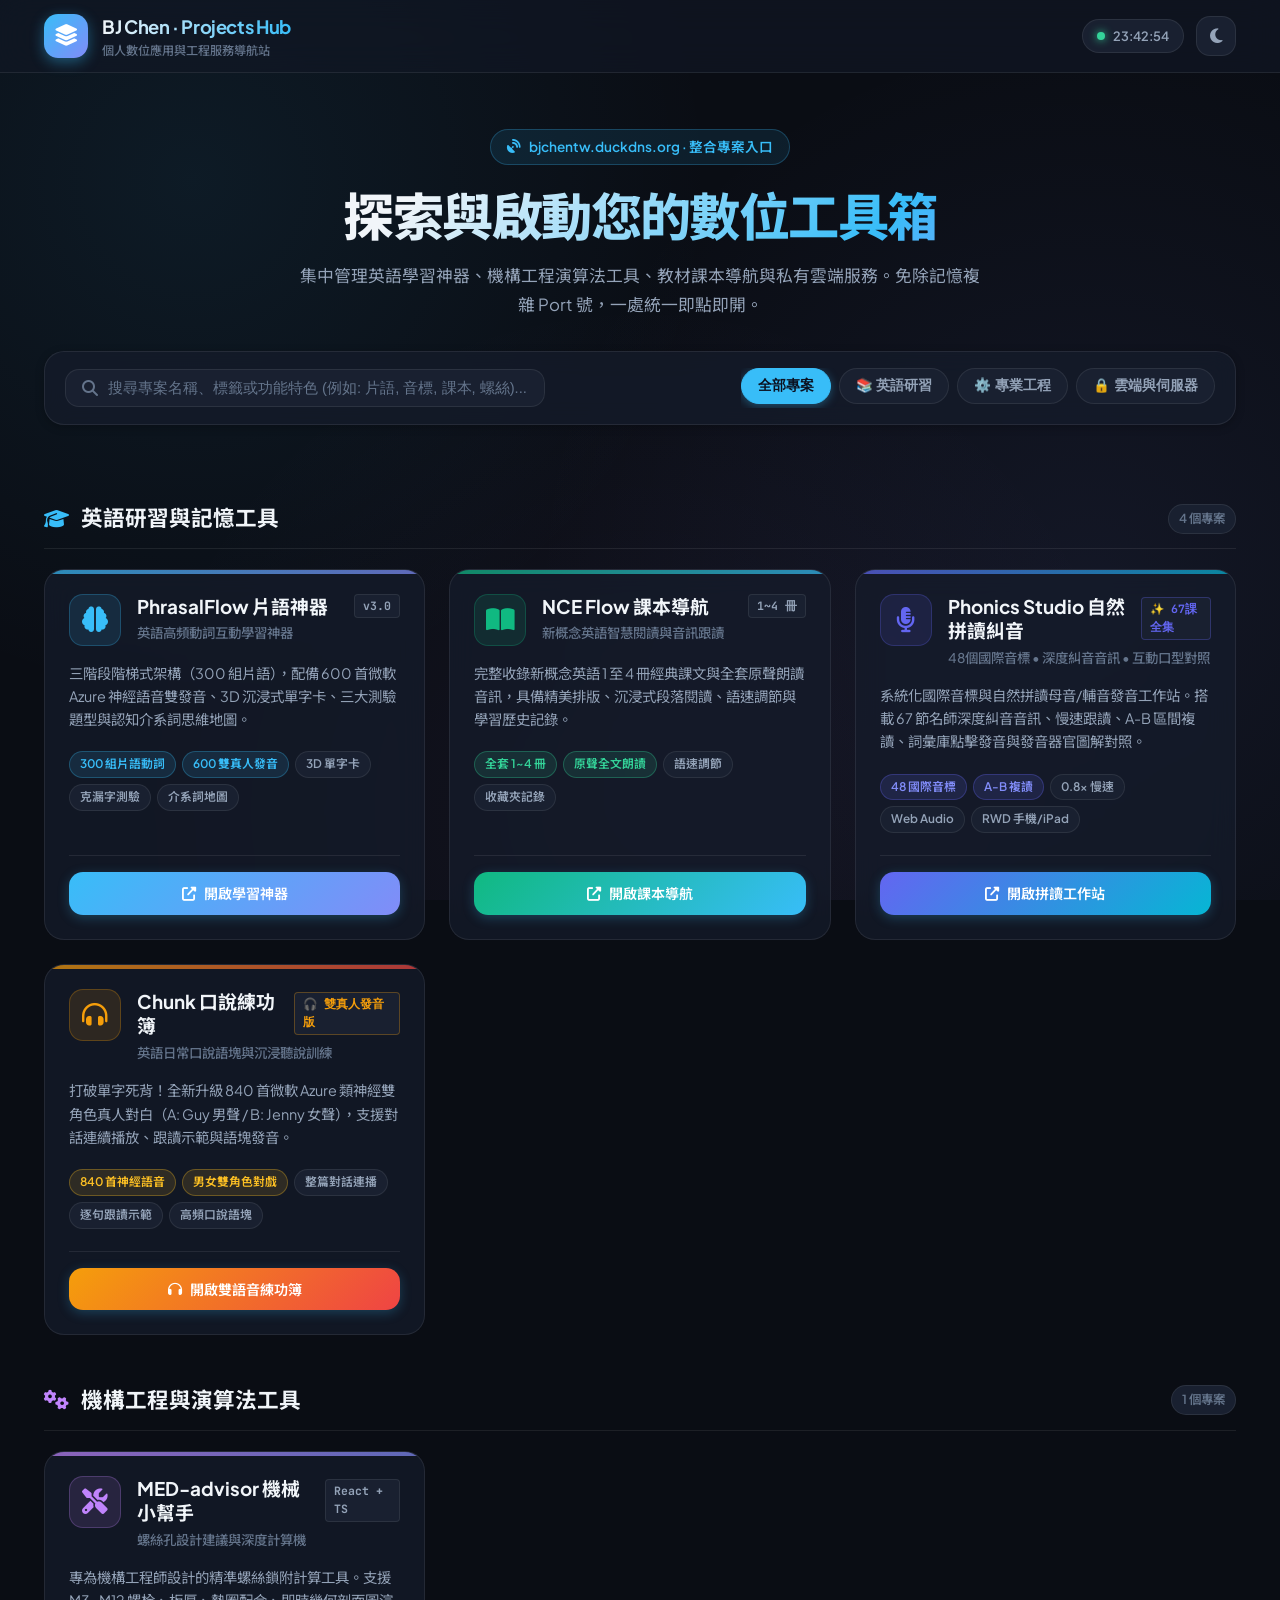
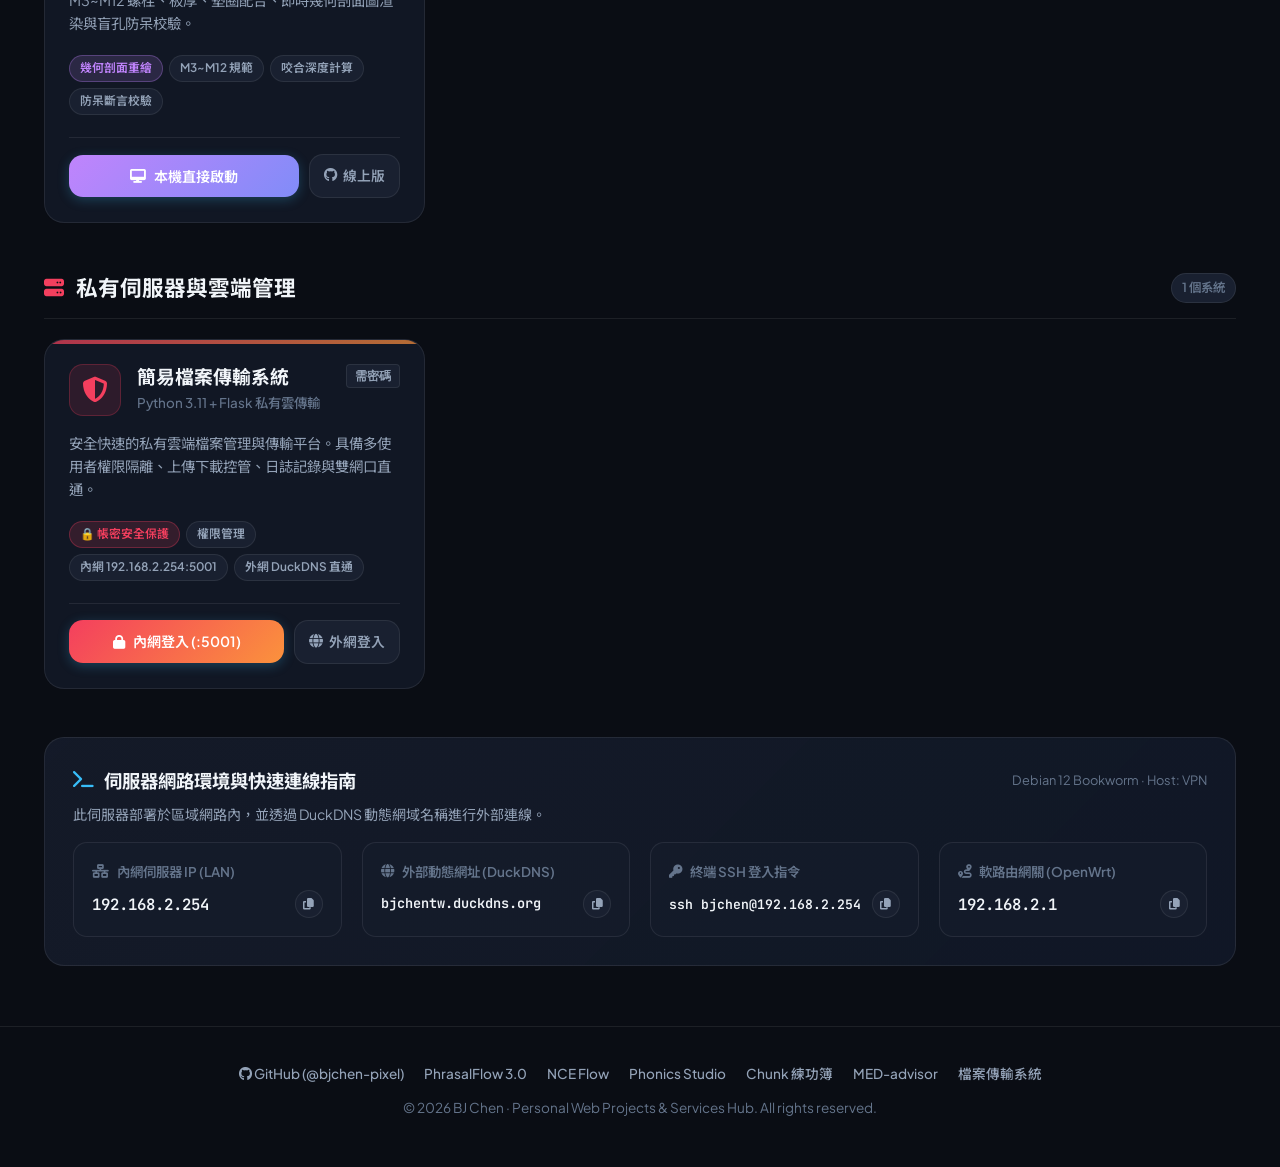
==== commit 9d4e73de: "fix(portal): standardize Phonics Studio card tags and action button styling" ====
--- a/index.html
+++ b/index.html
@@ -56,7 +56,7 @@
       <div class="toolbar-wrap">
         <div class="search-input-box">
           <i class="fas fa-search"></i>
-          <input type="text" id="portalSearch" placeholder="搜尋專案名稱、標籤或功能特色 (例如: 片語, 螺絲, NCE)...">
+          <input type="text" id="portalSearch" placeholder="搜尋專案名稱、標籤或功能特色 (例如: 片語, 音標, 課本, 螺絲)...">
         </div>
 
         <div class="filter-pills">
@@ -79,7 +79,7 @@
           <i class="fas fa-graduation-cap" style="color: #38bdf8;"></i>
           <span>英語研習與記憶工具</span>
         </div>
-        <span class="section-badge">3 個專案</span>
+        <span class="section-badge">4 個專案</span>
       </div>
 
       <div class="cards-grid">
@@ -154,7 +154,7 @@
           <div>
             <div class="card-top">
               <div class="card-icon">
-                <i class="fas fa-spell-check"></i>
+                <i class="fas fa-microphone-lines"></i>
               </div>
               <div class="card-header-info">
                 <div class="card-title-row">
@@ -167,16 +167,16 @@
             <p class="card-desc">
               系統化國際音標與自然拼讀母音/輔音發音工作站。搭載 67 節名師深度糾音音訊、慢速跟讀、A-B 區間複讀、詞彙庫點擊發音與發音器官圖解對照。
             </p>
-            <div class="tech-tags">
-              <span class="tech-badge">48 國際音標</span>
-              <span class="tech-badge">A-B 複讀</span>
-              <span class="tech-badge">0.8x 慢速</span>
-              <span class="tech-badge">Web Audio</span>
-              <span class="tech-badge">RWD 手機/iPad</span>
-            </div>
-          </div>
-          <div class="card-bottom">
-            <a href="phonics-studio/" class="card-action-btn primary-btn">
+            <div class="card-tags">
+              <span class="tag" style="background: rgba(99, 102, 241, 0.15); color: #818cf8; border-color: rgba(99, 102, 241, 0.3);">48 國際音標</span>
+              <span class="tag" style="background: rgba(99, 102, 241, 0.15); color: #818cf8; border-color: rgba(99, 102, 241, 0.3);">A-B 複讀</span>
+              <span class="tag">0.8x 慢速</span>
+              <span class="tag">Web Audio</span>
+              <span class="tag">RWD 手機/iPad</span>
+            </div>
+          </div>
+          <div class="card-actions">
+            <a href="./phonics-studio/index.html" class="btn-primary" style="--card-accent: #6366f1; --card-accent-sub: #06b6d4;" target="_blank">
               <i class="fas fa-external-link-alt"></i> 開啟拼讀工作站
             </a>
           </div>
@@ -394,6 +394,15 @@
         <a href="./phrasal-verbs-tool/index.html" class="footer-link" target="_blank">
           PhrasalFlow 3.0
         </a>
+        <a href="./nce-flow/index.html" class="footer-link" target="_blank">
+          NCE Flow
+        </a>
+        <a href="./phonics-studio/index.html" class="footer-link" target="_blank">
+          Phonics Studio
+        </a>
+        <a href="./chunk-english/index.html" class="footer-link" target="_blank">
+          Chunk 練功簿
+        </a>
         <a href="./MED-advisor/dist/index.html" class="footer-link" target="_blank">
           MED-advisor
         </a>
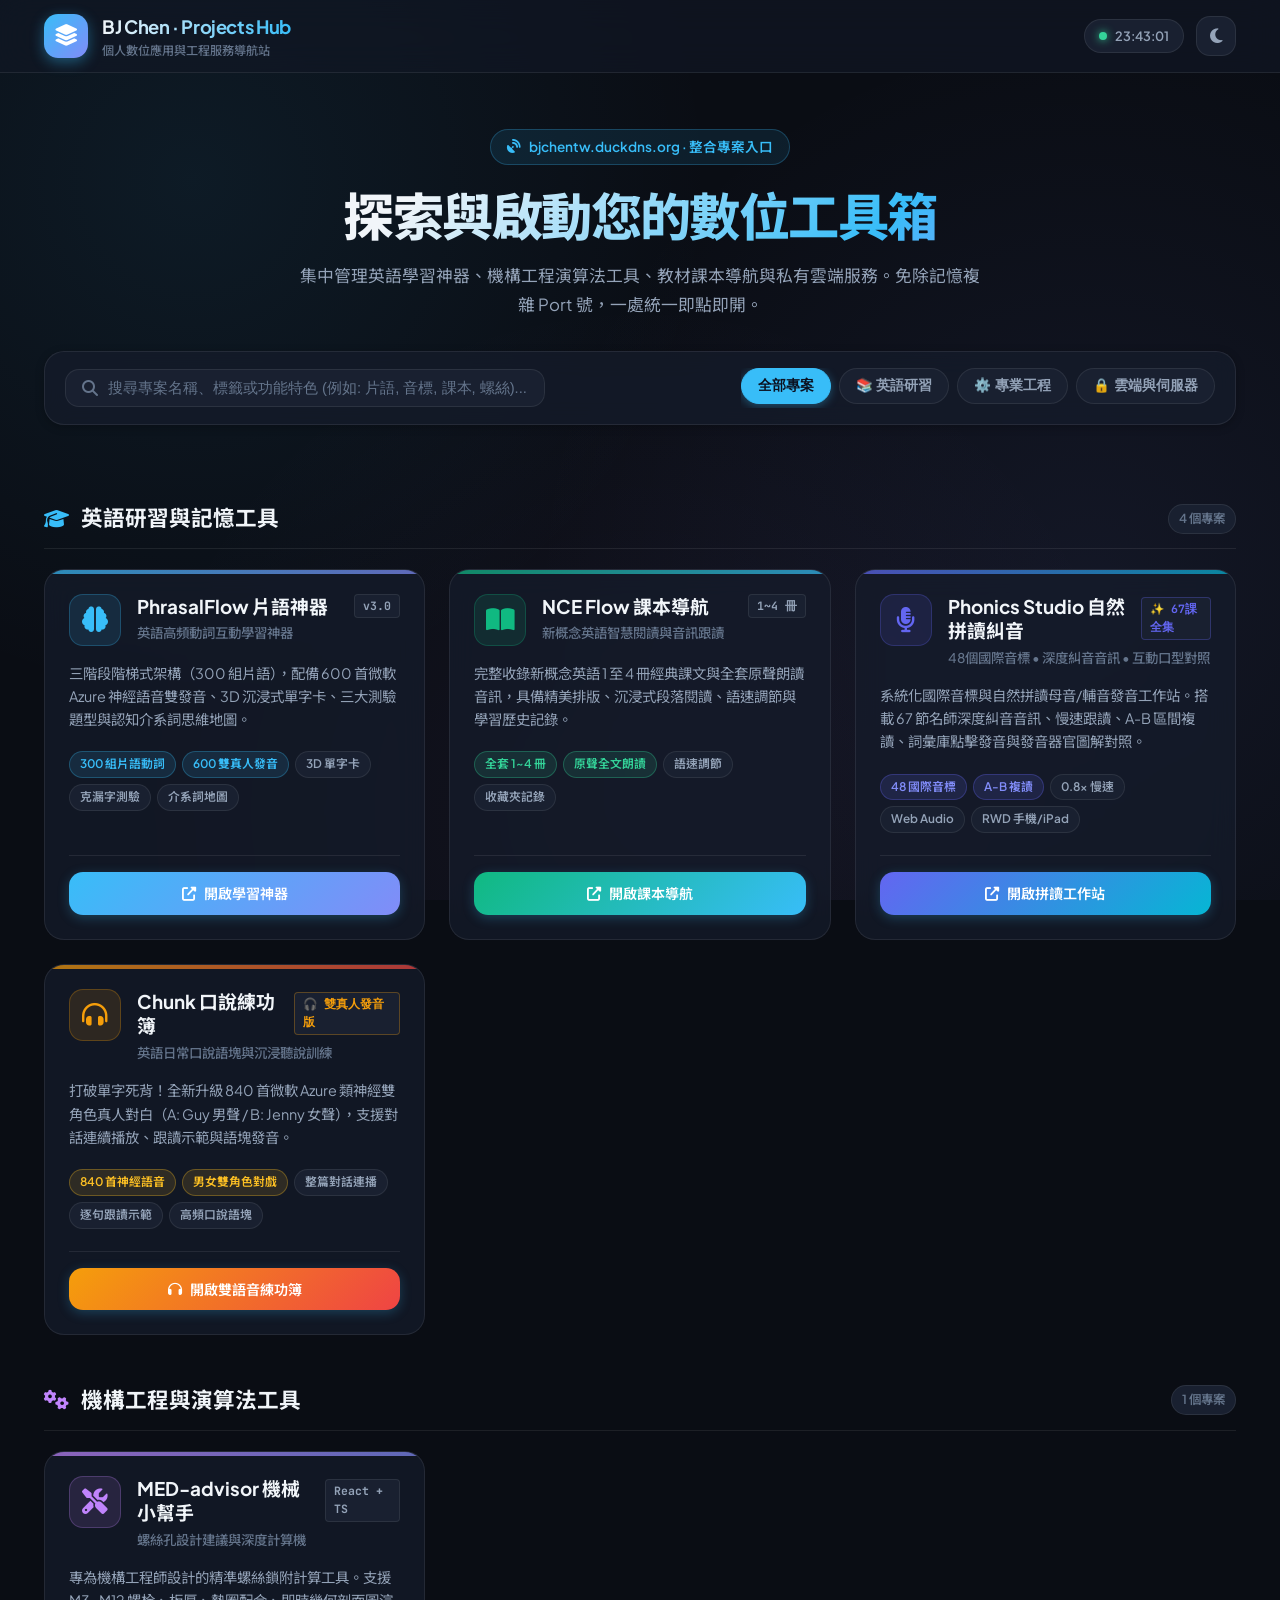
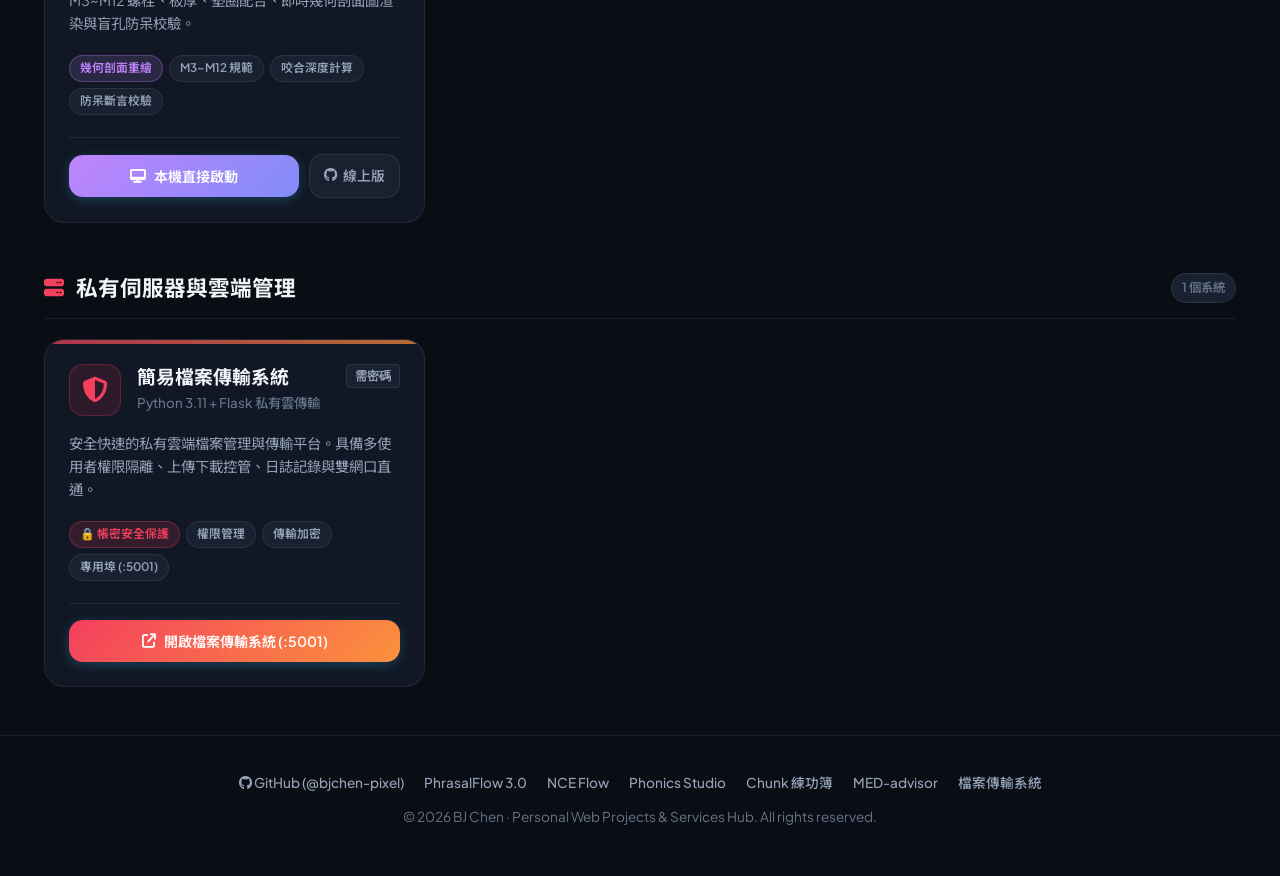
==== commit ec515ee9: "fix(security): remove sensitive server network guide, SSH instructions and internal IPs from public " ====
--- a/index.html
+++ b/index.html
@@ -301,86 +301,19 @@
             <div class="card-tags">
               <span class="tag" style="background: rgba(244, 63, 94, 0.15); color: #f43f5e; border-color: rgba(244, 63, 94, 0.3);">🔒 帳密安全保護</span>
               <span class="tag">權限管理</span>
-              <span class="tag">內網 192.168.2.254:5001</span>
-              <span class="tag">外網 DuckDNS 直通</span>
-            </div>
-          </div>
-          <div class="card-actions">
-            <a href="http://192.168.2.254:5001/login" class="btn-primary" style="--card-accent: #f43f5e; --card-accent-sub: #fb923c;" target="_blank">
-              <i class="fas fa-lock"></i> 內網登入 (:5001)
-            </a>
-            <a href="http://bjchentw.duckdns.org:5001/login" class="btn-secondary" target="_blank" title="透過外部 DuckDNS 連線">
-              <i class="fas fa-globe"></i> 外網登入
-            </a>
-          </div>
-        </article>
-
-      </div>
-    </div>
-
-    <!-- Quick Info & Server Dashboard -->
-    <section class="info-hub">
-      <div style="display: flex; align-items: center; justify-content: space-between; flex-wrap: wrap; gap: 12px; margin-bottom: 8px;">
-        <h3 style="font-size: 1.15rem; font-weight: 700; display: flex; align-items: center; gap: 10px;">
-          <i class="fas fa-terminal" style="color: #38bdf8;"></i>
-          <span>伺服器網路環境與快速連線指南</span>
-        </h3>
-        <span style="font-size: 0.8rem; color: var(--text-muted);">Debian 12 Bookworm · Host: VPN</span>
-      </div>
-      <p style="font-size: 0.88rem; color: var(--text-secondary); margin-bottom: 16px;">
-        此伺服器部署於區域網路內，並透過 DuckDNS 動態網域名稱進行外部連線。
-      </p>
-
-      <div class="info-hub-grid">
-        <div class="info-box">
-          <div class="info-box-title">
-            <i class="fas fa-network-wired"></i> 內網伺服器 IP (LAN)
-          </div>
-          <div class="info-box-val" style="display: flex; justify-content: space-between; align-items: center;">
-            <span>192.168.2.254</span>
-            <button class="btn-icon" style="width: 28px; height: 28px; font-size: 0.75rem;" onclick="copyText('192.168.2.254', '內網 IP')" title="複製 IP">
-              <i class="fas fa-copy"></i>
-            </button>
-          </div>
-        </div>
-
-        <div class="info-box">
-          <div class="info-box-title">
-            <i class="fas fa-globe"></i> 外部動態網址 (DuckDNS)
-          </div>
-          <div class="info-box-val" style="display: flex; justify-content: space-between; align-items: center;">
-            <span style="font-size: 0.85rem;">bjchentw.duckdns.org</span>
-            <button class="btn-icon" style="width: 28px; height: 28px; font-size: 0.75rem;" onclick="copyText('bjchentw.duckdns.org', 'DuckDNS 網址')" title="複製網址">
-              <i class="fas fa-copy"></i>
-            </button>
-          </div>
-        </div>
-
-        <div class="info-box">
-          <div class="info-box-title">
-            <i class="fas fa-key"></i> 終端 SSH 登入指令
-          </div>
-          <div class="info-box-val" style="display: flex; justify-content: space-between; align-items: center;">
-            <span style="font-size: 0.82rem;">ssh bjchen@192.168.2.254</span>
-            <button class="btn-icon" style="width: 28px; height: 28px; font-size: 0.75rem;" onclick="copyText('ssh bjchen@192.168.2.254', 'SSH 連線指令')" title="複製指令">
-              <i class="fas fa-copy"></i>
-            </button>
-          </div>
-        </div>
-
-        <div class="info-box">
-          <div class="info-box-title">
-            <i class="fas fa-route"></i> 軟路由網關 (OpenWrt)
-          </div>
-          <div class="info-box-val" style="display: flex; justify-content: space-between; align-items: center;">
-            <span>192.168.2.1</span>
-            <button class="btn-icon" style="width: 28px; height: 28px; font-size: 0.75rem;" onclick="copyText('192.168.2.1', '網關 IP')" title="複製 IP">
-              <i class="fas fa-copy"></i>
-            </button>
-          </div>
-        </div>
-      </div>
-    </section>
+              <span class="tag">傳輸加密</span>
+              <span class="tag">專用埠 (:5001)</span>
+            </div>
+          </div>
+          <div class="card-actions">
+            <a href="http://bjchentw.duckdns.org:5001/login" class="btn-primary" style="--card-accent: #f43f5e; --card-accent-sub: #fb923c;" target="_blank">
+              <i class="fas fa-arrow-up-right-from-square"></i> 開啟檔案傳輸系統 (:5001)
+            </a>
+          </div>
+        </article>
+
+      </div>
+    </div>
 
   </main>
 
@@ -406,7 +339,7 @@
         <a href="./MED-advisor/dist/index.html" class="footer-link" target="_blank">
           MED-advisor
         </a>
-        <a href="http://192.168.2.254:5001/login" class="footer-link" target="_blank">
+        <a href="http://bjchentw.duckdns.org:5001/login" class="footer-link" target="_blank">
           檔案傳輸系統
         </a>
       </div>
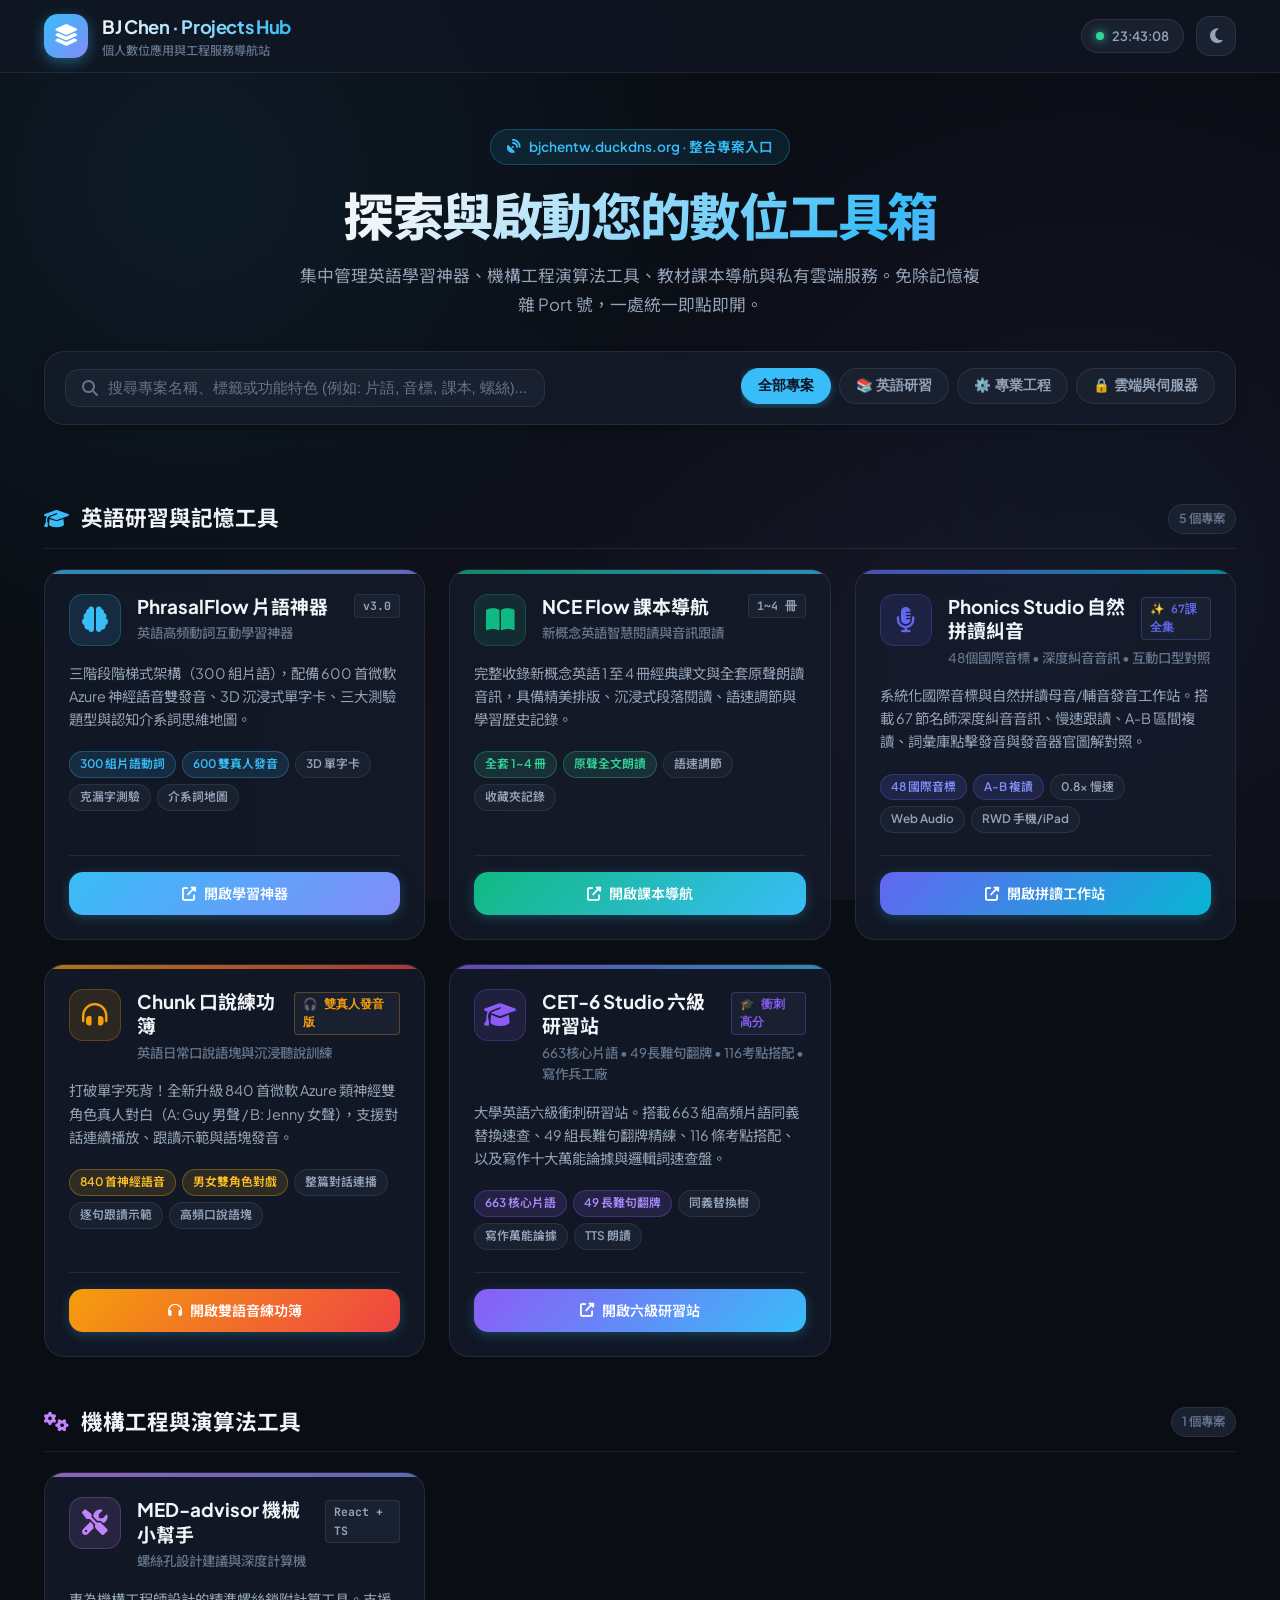
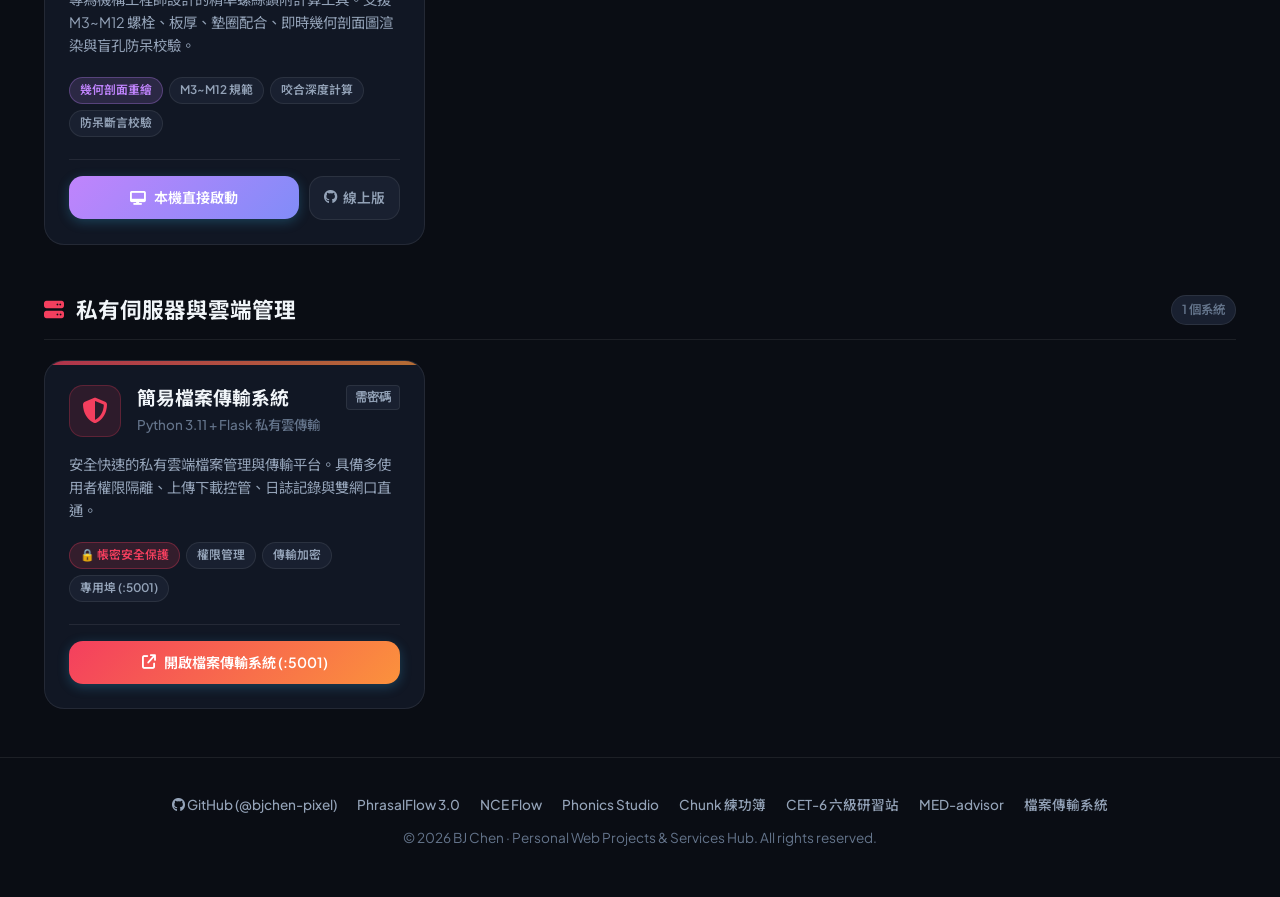
==== commit e7e970e6: "feat(cet6): add CET-6 Mastery Studio with 663 phrases, 49 translation flashcards, writing arsenal an" ====
--- a/index.html
+++ b/index.html
@@ -79,7 +79,7 @@
           <i class="fas fa-graduation-cap" style="color: #38bdf8;"></i>
           <span>英語研習與記憶工具</span>
         </div>
-        <span class="section-badge">4 個專案</span>
+        <span class="section-badge">5 個專案</span>
       </div>
 
       <div class="cards-grid">
@@ -211,6 +211,39 @@
           <div class="card-actions">
             <a href="./chunk-english/index.html" class="btn-primary" style="--card-accent: #f59e0b; --card-accent-sub: #ef4444;" target="_blank">
               <i class="fas fa-headphones"></i> 開啟雙語音練功簿
+            </a>
+          </div>
+        </article>
+
+        <!-- Card: CET-6 Studio 大學英語六級研習站 -->
+        <article class="project-card" data-category="english" style="--card-accent: #8b5cf6; --card-accent-sub: #38bdf8; --icon-bg: rgba(139, 92, 246, 0.12); --icon-color: #8b5cf6; --icon-border: rgba(139, 92, 246, 0.25);">
+          <div>
+            <div class="card-top">
+              <div class="card-icon">
+                <i class="fas fa-graduation-cap"></i>
+              </div>
+              <div class="card-header-info">
+                <div class="card-title-row">
+                  <h3 class="card-title">CET-6 Studio 六級研習站</h3>
+                  <span class="version-tag" style="color: #8b5cf6; border-color: rgba(139, 92, 246, 0.3);">🎓 衝刺高分</span>
+                </div>
+                <div class="card-subtitle">663核心片語 • 49長難句翻牌 • 116考點搭配 • 寫作兵工廠</div>
+              </div>
+            </div>
+            <p class="card-desc">
+              大學英語六級衝刺研習站。搭載 663 組高頻片語同義替換速查、49 組長難句翻牌精練、116 條考點搭配、以及寫作十大萬能論據與邏輯詞速查盤。
+            </p>
+            <div class="card-tags">
+              <span class="tag" style="background: rgba(139, 92, 246, 0.15); color: #a78bfa; border-color: rgba(139, 92, 246, 0.3);">663 核心片語</span>
+              <span class="tag" style="background: rgba(139, 92, 246, 0.15); color: #a78bfa; border-color: rgba(139, 92, 246, 0.3);">49 長難句翻牌</span>
+              <span class="tag">同義替換樹</span>
+              <span class="tag">寫作萬能論據</span>
+              <span class="tag">TTS 朗讀</span>
+            </div>
+          </div>
+          <div class="card-actions">
+            <a href="./cet6-studio/index.html" class="btn-primary" style="--card-accent: #8b5cf6; --card-accent-sub: #38bdf8;" target="_blank">
+              <i class="fas fa-external-link-alt"></i> 開啟六級研習站
             </a>
           </div>
         </article>
@@ -336,6 +369,9 @@
         <a href="./chunk-english/index.html" class="footer-link" target="_blank">
           Chunk 練功簿
         </a>
+        <a href="./cet6-studio/index.html" class="footer-link" target="_blank">
+          CET-6 六級研習站
+        </a>
         <a href="./MED-advisor/dist/index.html" class="footer-link" target="_blank">
           MED-advisor
         </a>
